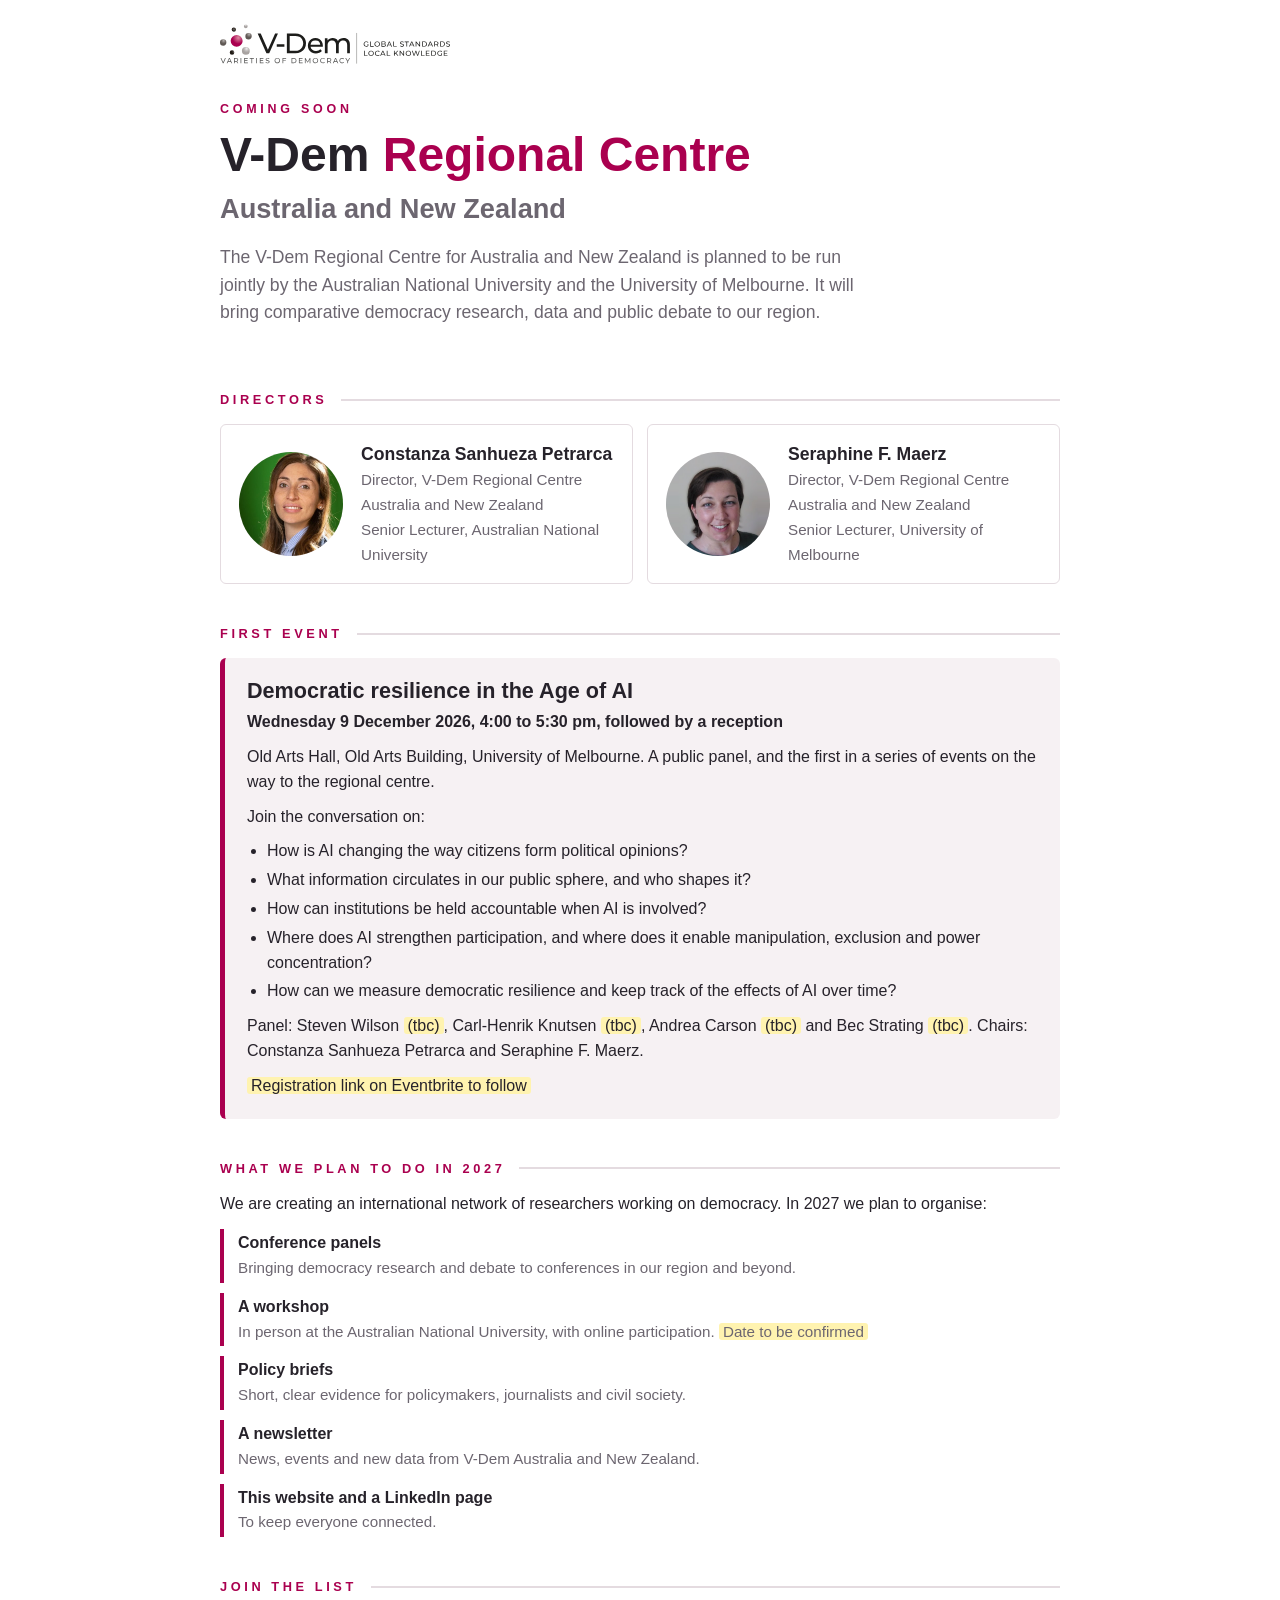
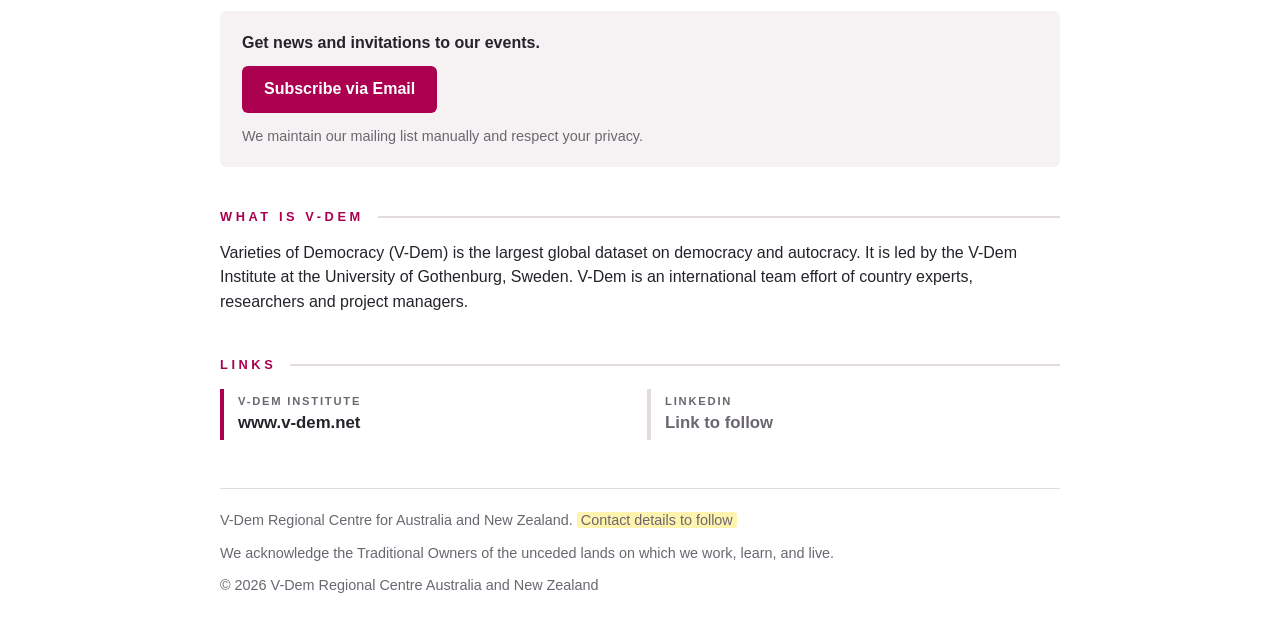
==== index.html @ c9d7e28a "first draft" ====
<!DOCTYPE html>
<html lang="en">
<head>
<meta charset="utf-8">
<meta name="viewport" content="width=device-width, initial-scale=1">
<title>V-Dem Regional Centre, Australia and New Zealand</title>
<meta name="description" content="V-Dem Regional Centre for Australia and New Zealand: comparative democracy research, events and data for our region.">
<style>
  :root{ --mag:#aa004f; --ink:#26222a; --grey:#6c6670; --soft:#f6f1f3; --line:#e4dbe0; }
  *{ box-sizing:border-box; margin:0; padding:0; }
  body{ font-family:"Avenir Next","Helvetica Neue",Arial,sans-serif; color:var(--ink); background:#fff; line-height:1.55; }
  .wrap{ max-width:880px; margin:0 auto; padding:0 20px; }
  header{ padding:24px 0 8px; }
  header img{ width:230px; max-width:60%; display:block; }
  .hero{ padding:28px 0 24px; }
  .eyebrow{ font-size:.78rem; letter-spacing:.3em; text-transform:uppercase; color:var(--mag); font-weight:700; }
  h1{ font-size:clamp(1.9rem,5vw,3rem); line-height:1.1; font-weight:800; margin-top:10px; }
  h1 em{ font-style:normal; color:var(--mag); }
  .sub{ margin-top:6px; font-size:clamp(1.2rem,3vw,1.7rem); font-weight:700; color:var(--grey); }
  .lead{ margin-top:14px; font-size:1.1rem; color:var(--grey); max-width:660px; }
  h2{ font-size:.8rem; letter-spacing:.28em; text-transform:uppercase; color:var(--mag); font-weight:800; margin:40px 0 14px; display:flex; align-items:center; gap:14px; }
  h2::after{ content:""; flex:1; height:2px; background:var(--line); }
  .card{ background:var(--soft); border-left:5px solid var(--mag); border-radius:6px; padding:20px 22px; }
  .card h3{ font-size:1.35rem; line-height:1.2; }
  .card .when{ margin-top:6px; font-weight:700; }
  .card p{ margin-top:10px; }
  ul{ margin:10px 0 0 20px; }
  li{ margin:4px 0; }
  .tbc{ background:#fff3b0; padding:0 4px; border-radius:3px; }
  .links{ display:grid; grid-template-columns:repeat(auto-fit,minmax(240px,1fr)); gap:14px; margin-top:6px; }
  .links a{ display:block; border-left:4px solid var(--mag); padding:4px 14px; text-decoration:none; color:var(--ink); }
  .links small{ display:block; font-size:.7rem; letter-spacing:.16em; text-transform:uppercase; color:var(--grey); font-weight:700; }
  .links b{ font-size:1.05rem; }
  .dirs{ display:grid; grid-template-columns:repeat(auto-fit,minmax(260px,1fr)); gap:14px; }
  .dir{ border:1px solid var(--line); border-radius:6px; padding:16px 18px; display:flex; align-items:center; gap:18px; }
  .dir img{ width:104px; height:104px; border-radius:50%; object-fit:cover; object-position:center 8%; flex:none; background:var(--soft); }
  .dir b{ font-size:1.1rem; display:block; }
  .dir span{ color:var(--grey); font-size:.95rem; }
  .acts{ list-style:none; margin:6px 0 0 0; display:grid; gap:10px; }
  .acts li{ border-left:4px solid var(--mag); padding:2px 0 2px 14px; margin:0; }
  .acts b{ display:block; }
  .acts span{ color:var(--grey); font-size:.95rem; }
  .join{ background:var(--soft); border-radius:6px; padding:20px 22px; }
  .join .btn{ display:inline-block; padding:11px 22px; font-weight:700; color:#fff; background:var(--mag); border-radius:6px; text-decoration:none; }
  .join .fine{ margin-top:12px; font-size:.9rem; color:var(--grey); }
  .lk-tbc{ border-left:4px solid var(--line); padding:4px 14px; color:var(--grey); }
  .lk-tbc small{ display:block; font-size:.7rem; letter-spacing:.16em; text-transform:uppercase; font-weight:700; }
  footer{ margin-top:48px; padding:20px 0 40px; border-top:1px solid var(--line); color:var(--grey); font-size:.9rem; }
</style>
</head>
<body>
<div class="wrap">

  <header>
    <img src="vdem_logo_tagline.svg" alt="V-Dem, Varieties of Democracy, Global Standards, Local Knowledge">
  </header>

  <section class="hero">
    <div class="eyebrow">Coming soon</div>
    <h1>V-Dem <em>Regional Centre</em></h1>
    <div class="sub">Australia and New Zealand</div>
    <p class="lead">The V-Dem Regional Centre for Australia and New Zealand is planned to be run jointly by the Australian National University and the University of Melbourne. It will bring comparative democracy research, data and public debate to our region.</p>
  </section>

  <h2>Directors</h2>
  <div class="dirs">
    <div class="dir"><img src="photos/sanhueza.jpg" alt="Constanza Sanhueza Petrarca"><div><b>Constanza Sanhueza Petrarca</b><span>Director, V-Dem Regional Centre Australia and New Zealand<br>Senior Lecturer, Australian National University</span></div></div>
    <div class="dir"><img src="photos/maerz.jpg" alt="Seraphine F. Maerz"><div><b>Seraphine F. Maerz</b><span>Director, V-Dem Regional Centre Australia and New Zealand<br>Senior Lecturer, University of Melbourne</span></div></div>
  </div>

  <h2>First event</h2>
  <div class="card">
    <h3>Democratic resilience in the Age of AI</h3>
    <div class="when">Wednesday 9 December 2026, 4:00 to 5:30 pm, followed by a reception</div>
    <p>Old Arts Hall, Old Arts Building, University of Melbourne. A public panel, and the first in a series of events on the way to the regional centre.</p>
    <p>Join the conversation on:</p>
    <ul>
      <li>How is AI changing the way citizens form political opinions?</li>
      <li>What information circulates in our public sphere, and who shapes it?</li>
      <li>How can institutions be held accountable when AI is involved?</li>
      <li>Where does AI strengthen participation, and where does it enable manipulation, exclusion and power concentration?</li>
      <li>How can we measure democratic resilience and keep track of the effects of AI over time?</li>
    </ul>
    <p>Panel: Steven Wilson <span class="tbc">(tbc)</span>, Carl-Henrik Knutsen <span class="tbc">(tbc)</span>, Andrea Carson <span class="tbc">(tbc)</span> and Bec Strating <span class="tbc">(tbc)</span>. Chairs: Constanza Sanhueza Petrarca and Seraphine F. Maerz.</p>
    <p><span class="tbc">Registration link on Eventbrite to follow</span></p>
  </div>

  <h2>What we plan to do in 2027</h2>
  <p>We are creating an international network of researchers working on democracy. In 2027 we plan to organise:</p>
  <ul class="acts" style="margin-top:12px">
    <li><b>Conference panels</b><span>Bringing democracy research and debate to conferences in our region and beyond.</span></li>
    <li><b>A workshop</b><span>In person at the Australian National University, with online participation. <span class="tbc">Date to be confirmed</span></span></li>
    <li><b>Policy briefs</b><span>Short, clear evidence for policymakers, journalists and civil society.</span></li>
    <li><b>A newsletter</b><span>News, events and new data from V-Dem Australia and New Zealand.</span></li>
    <li><b>This website and a LinkedIn page</b><span>To keep everyone connected.</span></li>
  </ul>

  <h2>Join the list</h2>
  <div class="join">
    <b>Get news and invitations to our events.</b>
    <p style="margin-top:10px"><a class="btn" href="mailto:constanza.sanhueza@anu.edu.au?subject=V-Dem%20Regional%20Centre%20Email%20List%20Subscription&amp;body=Hi%2C%20please%20add%20me%20to%20the%20V-Dem%20Regional%20Centre%20email%20list.">Subscribe via Email</a></p>
    <p class="fine">We maintain our mailing list manually and respect your privacy.</p>
  </div>

  <h2>What is V-Dem</h2>
  <p>Varieties of Democracy (V-Dem) is the largest global dataset on democracy and autocracy. It is led by the V-Dem Institute at the University of Gothenburg, Sweden. V-Dem is an international team effort of country experts, researchers and project managers.</p>

  <h2>Links</h2>
  <div class="links">
    <a href="https://www.v-dem.net"><small>V-Dem Institute</small><b>www.v-dem.net</b></a>
    <!-- LinkedIn: when the page exists, replace this div with
         <a href="https://www.linkedin.com/company/YOUR-PAGE"><small>LinkedIn</small><b>V-Dem Australia and New Zealand</b></a> -->
    <div class="lk-tbc"><small>LinkedIn</small><b>Link to follow</b></div>
  </div>

  <footer>
    <p>V-Dem Regional Centre for Australia and New Zealand. <span class="tbc">Contact details to follow</span></p>
    <p style="margin-top:10px">We acknowledge the Traditional Owners of the unceded lands on which we work, learn, and live.</p>
    <p style="margin-top:10px">&copy; 2026 V-Dem Regional Centre Australia and New Zealand</p>
  </footer>

</div>
</body>
</html>
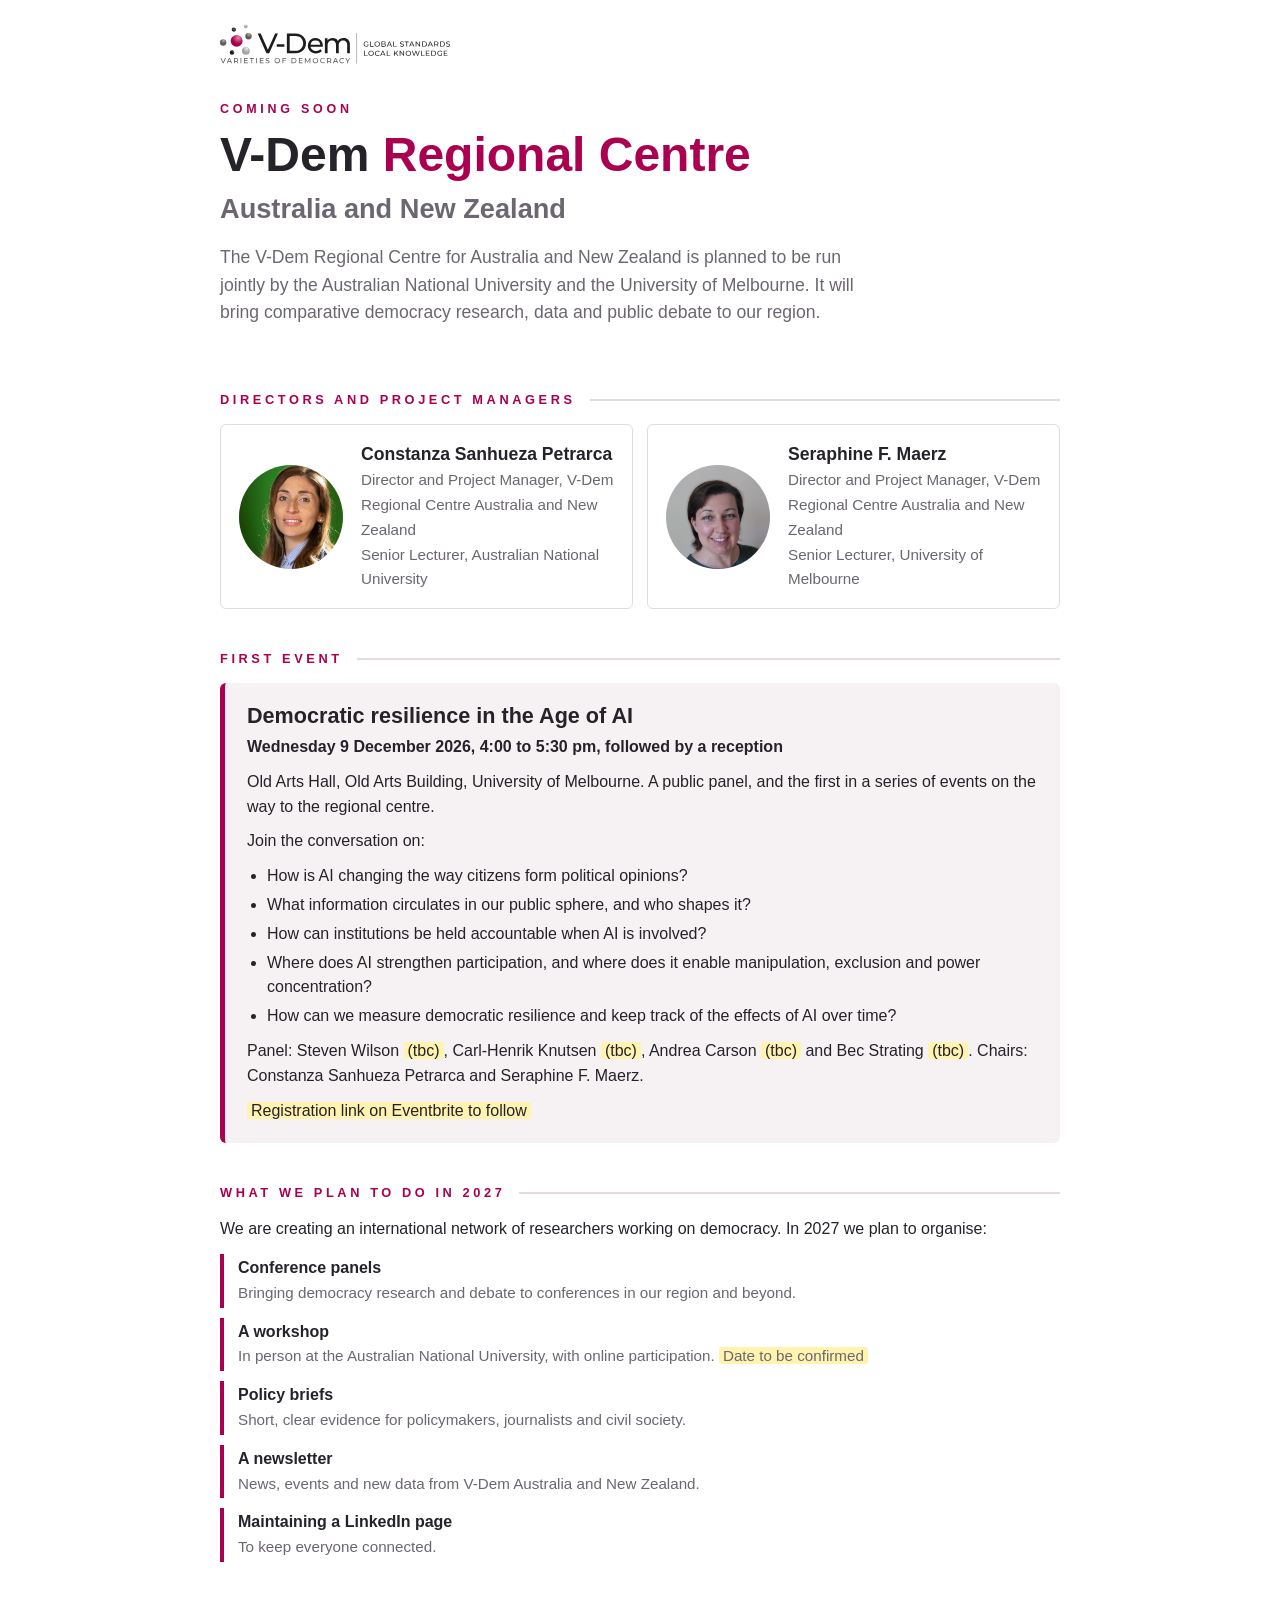
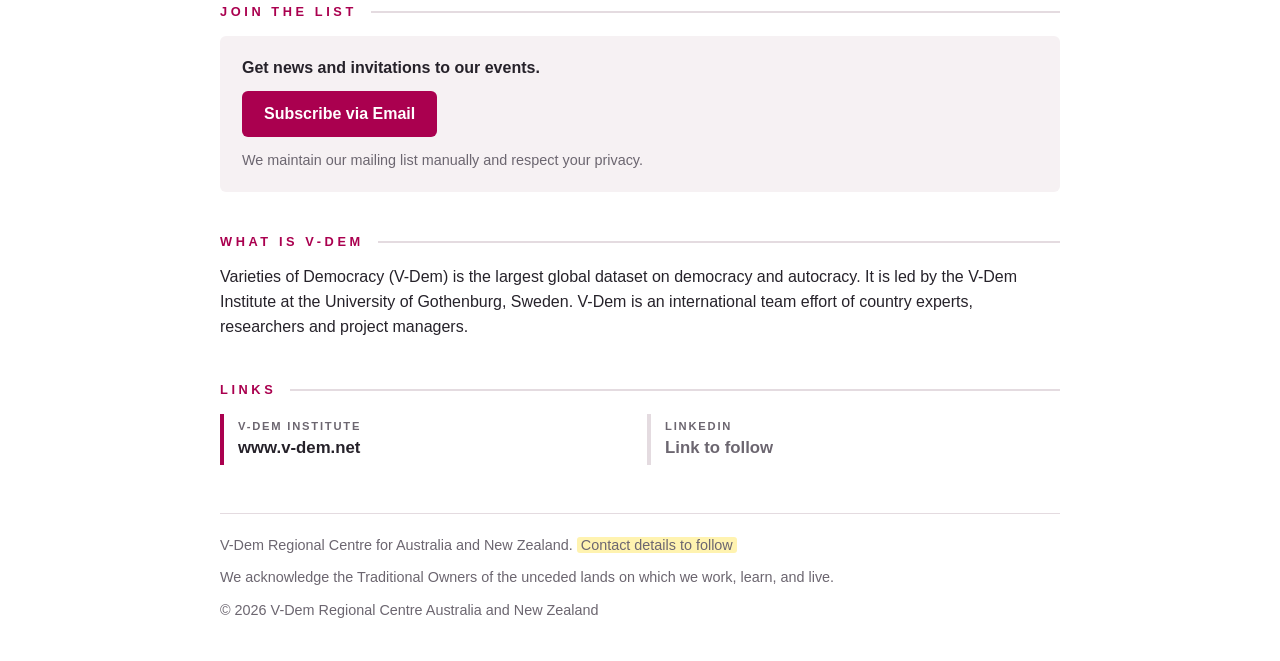
==== commit 7a449760: "going online" ====
--- a/index.html
+++ b/index.html
@@ -62,10 +62,10 @@
     <p class="lead">The V-Dem Regional Centre for Australia and New Zealand is planned to be run jointly by the Australian National University and the University of Melbourne. It will bring comparative democracy research, data and public debate to our region.</p>
   </section>
 
-  <h2>Directors</h2>
+  <h2>Directors and Project Managers</h2>
   <div class="dirs">
-    <div class="dir"><img src="photos/sanhueza.jpg" alt="Constanza Sanhueza Petrarca"><div><b>Constanza Sanhueza Petrarca</b><span>Director, V-Dem Regional Centre Australia and New Zealand<br>Senior Lecturer, Australian National University</span></div></div>
-    <div class="dir"><img src="photos/maerz.jpg" alt="Seraphine F. Maerz"><div><b>Seraphine F. Maerz</b><span>Director, V-Dem Regional Centre Australia and New Zealand<br>Senior Lecturer, University of Melbourne</span></div></div>
+    <div class="dir"><img src="photos/sanhueza.jpg" alt="Constanza Sanhueza Petrarca"><div><b>Constanza Sanhueza Petrarca</b><span>Director and Project Manager, V-Dem Regional Centre Australia and New Zealand<br>Senior Lecturer, Australian National University</span></div></div>
+    <div class="dir"><img src="photos/maerz.jpg" alt="Seraphine F. Maerz"><div><b>Seraphine F. Maerz</b><span>Director and Project Manager, V-Dem Regional Centre Australia and New Zealand<br>Senior Lecturer, University of Melbourne</span></div></div>
   </div>
 
   <h2>First event</h2>
@@ -92,7 +92,7 @@
     <li><b>A workshop</b><span>In person at the Australian National University, with online participation. <span class="tbc">Date to be confirmed</span></span></li>
     <li><b>Policy briefs</b><span>Short, clear evidence for policymakers, journalists and civil society.</span></li>
     <li><b>A newsletter</b><span>News, events and new data from V-Dem Australia and New Zealand.</span></li>
-    <li><b>This website and a LinkedIn page</b><span>To keep everyone connected.</span></li>
+    <li><b>Maintaining a LinkedIn page</b><span>To keep everyone connected.</span></li>
   </ul>
 
   <h2>Join the list</h2>
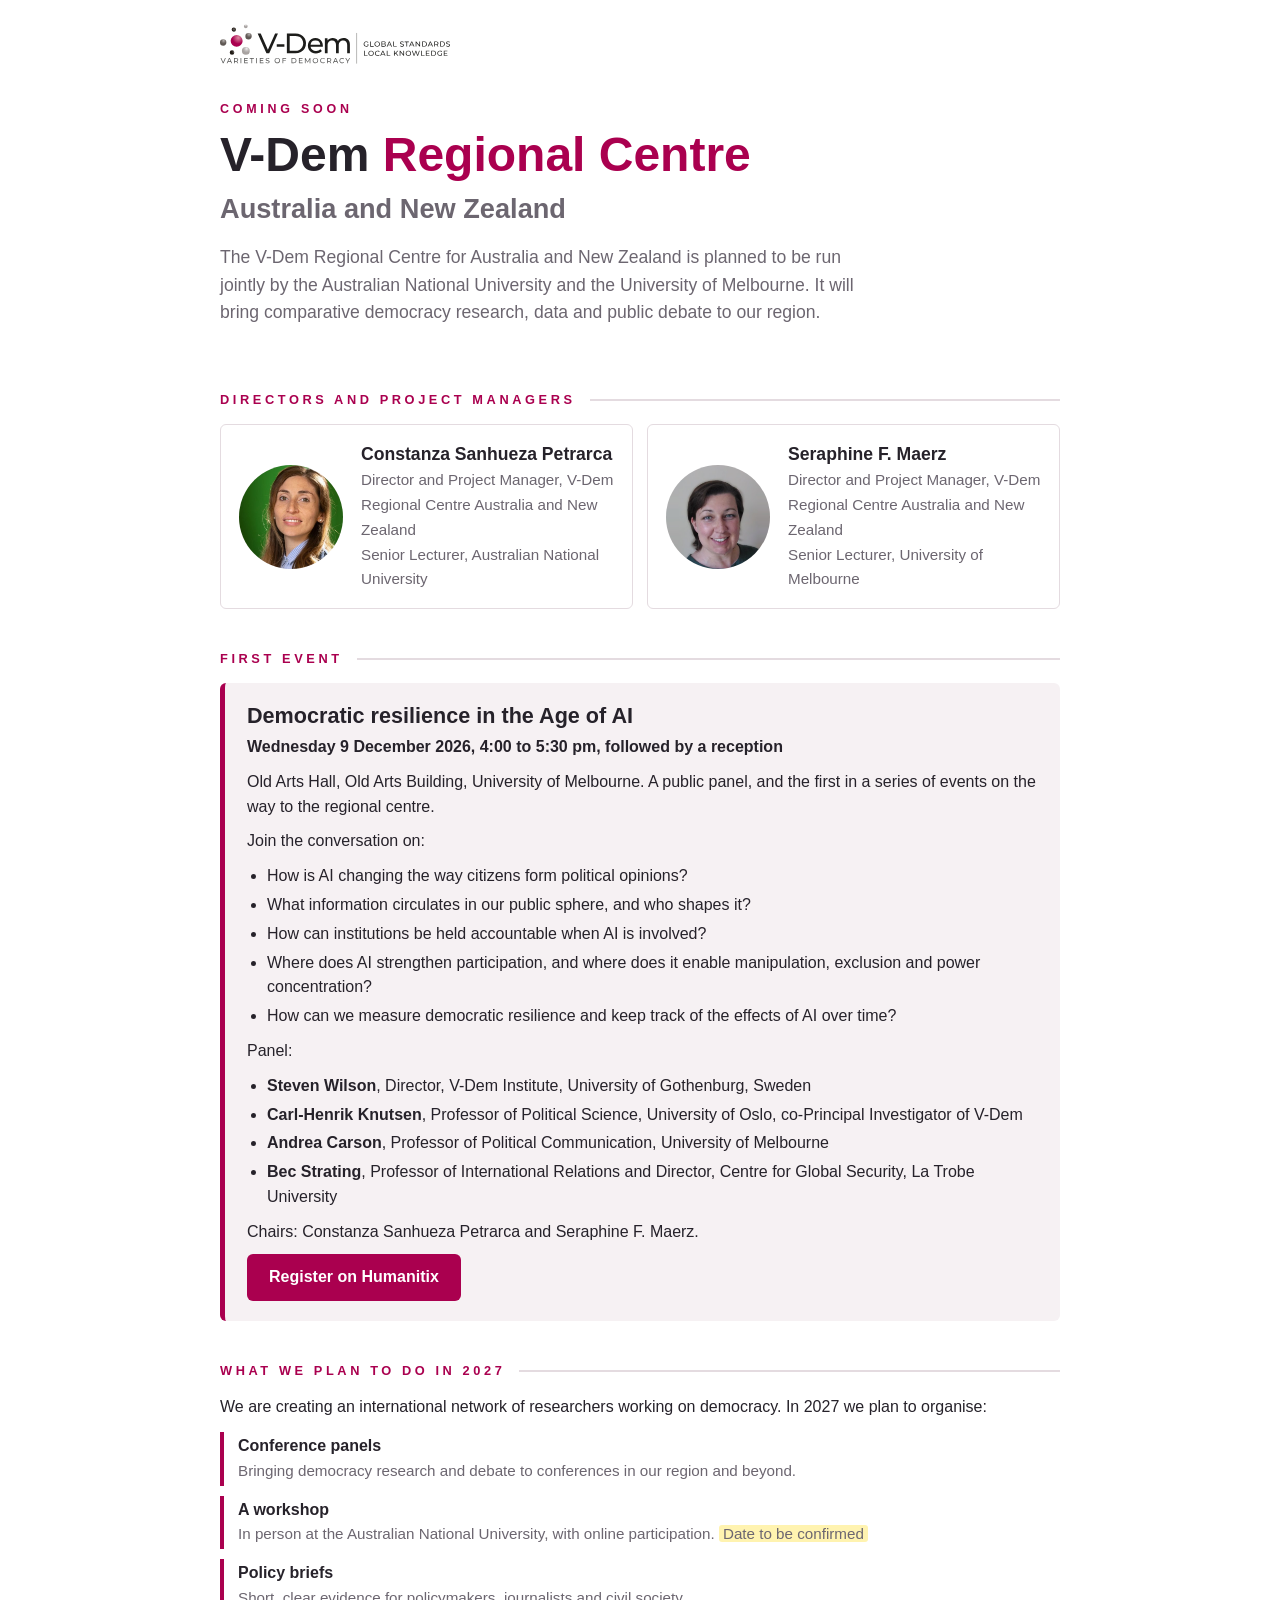
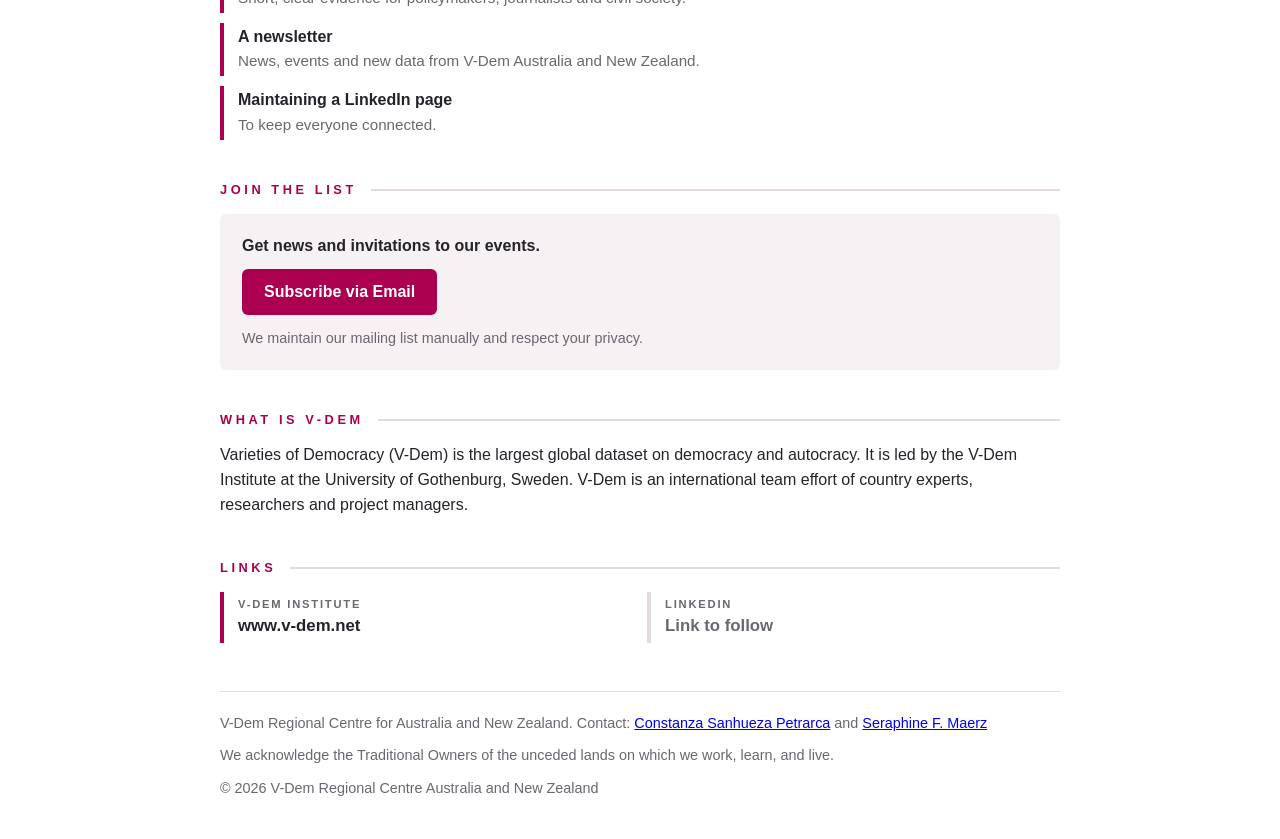
==== commit 1cdfa5d8: "Nov 16" ====
--- a/index.html
+++ b/index.html
@@ -41,7 +41,7 @@
   .acts b{ display:block; }
   .acts span{ color:var(--grey); font-size:.95rem; }
   .join{ background:var(--soft); border-radius:6px; padding:20px 22px; }
-  .join .btn{ display:inline-block; padding:11px 22px; font-weight:700; color:#fff; background:var(--mag); border-radius:6px; text-decoration:none; }
+  .join .btn, .card .btn{ display:inline-block; padding:11px 22px; font-weight:700; color:#fff; background:var(--mag); border-radius:6px; text-decoration:none; }
   .join .fine{ margin-top:12px; font-size:.9rem; color:var(--grey); }
   .lk-tbc{ border-left:4px solid var(--line); padding:4px 14px; color:var(--grey); }
   .lk-tbc small{ display:block; font-size:.7rem; letter-spacing:.16em; text-transform:uppercase; font-weight:700; }
@@ -81,8 +81,15 @@
       <li>Where does AI strengthen participation, and where does it enable manipulation, exclusion and power concentration?</li>
       <li>How can we measure democratic resilience and keep track of the effects of AI over time?</li>
     </ul>
-    <p>Panel: Steven Wilson <span class="tbc">(tbc)</span>, Carl-Henrik Knutsen <span class="tbc">(tbc)</span>, Andrea Carson <span class="tbc">(tbc)</span> and Bec Strating <span class="tbc">(tbc)</span>. Chairs: Constanza Sanhueza Petrarca and Seraphine F. Maerz.</p>
-    <p><span class="tbc">Registration link on Eventbrite to follow</span></p>
+    <p>Panel:</p>
+    <ul>
+      <li><b>Steven Wilson</b>, Director, V-Dem Institute, University of Gothenburg, Sweden</li>
+      <li><b>Carl-Henrik Knutsen</b>, Professor of Political Science, University of Oslo, co-Principal Investigator of V-Dem</li>
+      <li><b>Andrea Carson</b>, Professor of Political Communication, University of Melbourne</li>
+      <li><b>Bec Strating</b>, Professor of International Relations and Director, Centre for Global Security, La Trobe University</li>
+    </ul>
+    <p>Chairs: Constanza Sanhueza Petrarca and Seraphine F. Maerz.</p>
+    <p><a class="btn" href="https://events.humanitix.com/democratic-resilience-in-the-age-of-ai">Register on Humanitix</a></p>
   </div>
 
   <h2>What we plan to do in 2027</h2>
@@ -114,7 +121,7 @@
   </div>
 
   <footer>
-    <p>V-Dem Regional Centre for Australia and New Zealand. <span class="tbc">Contact details to follow</span></p>
+    <p>V-Dem Regional Centre for Australia and New Zealand. Contact: <a href="https://researchportalplus.anu.edu.au/en/persons/constanza-sanhueza/">Constanza Sanhueza Petrarca</a> and <a href="https://seraphinem.github.io/">Seraphine F. Maerz</a></p>
     <p style="margin-top:10px">We acknowledge the Traditional Owners of the unceded lands on which we work, learn, and live.</p>
     <p style="margin-top:10px">&copy; 2026 V-Dem Regional Centre Australia and New Zealand</p>
   </footer>
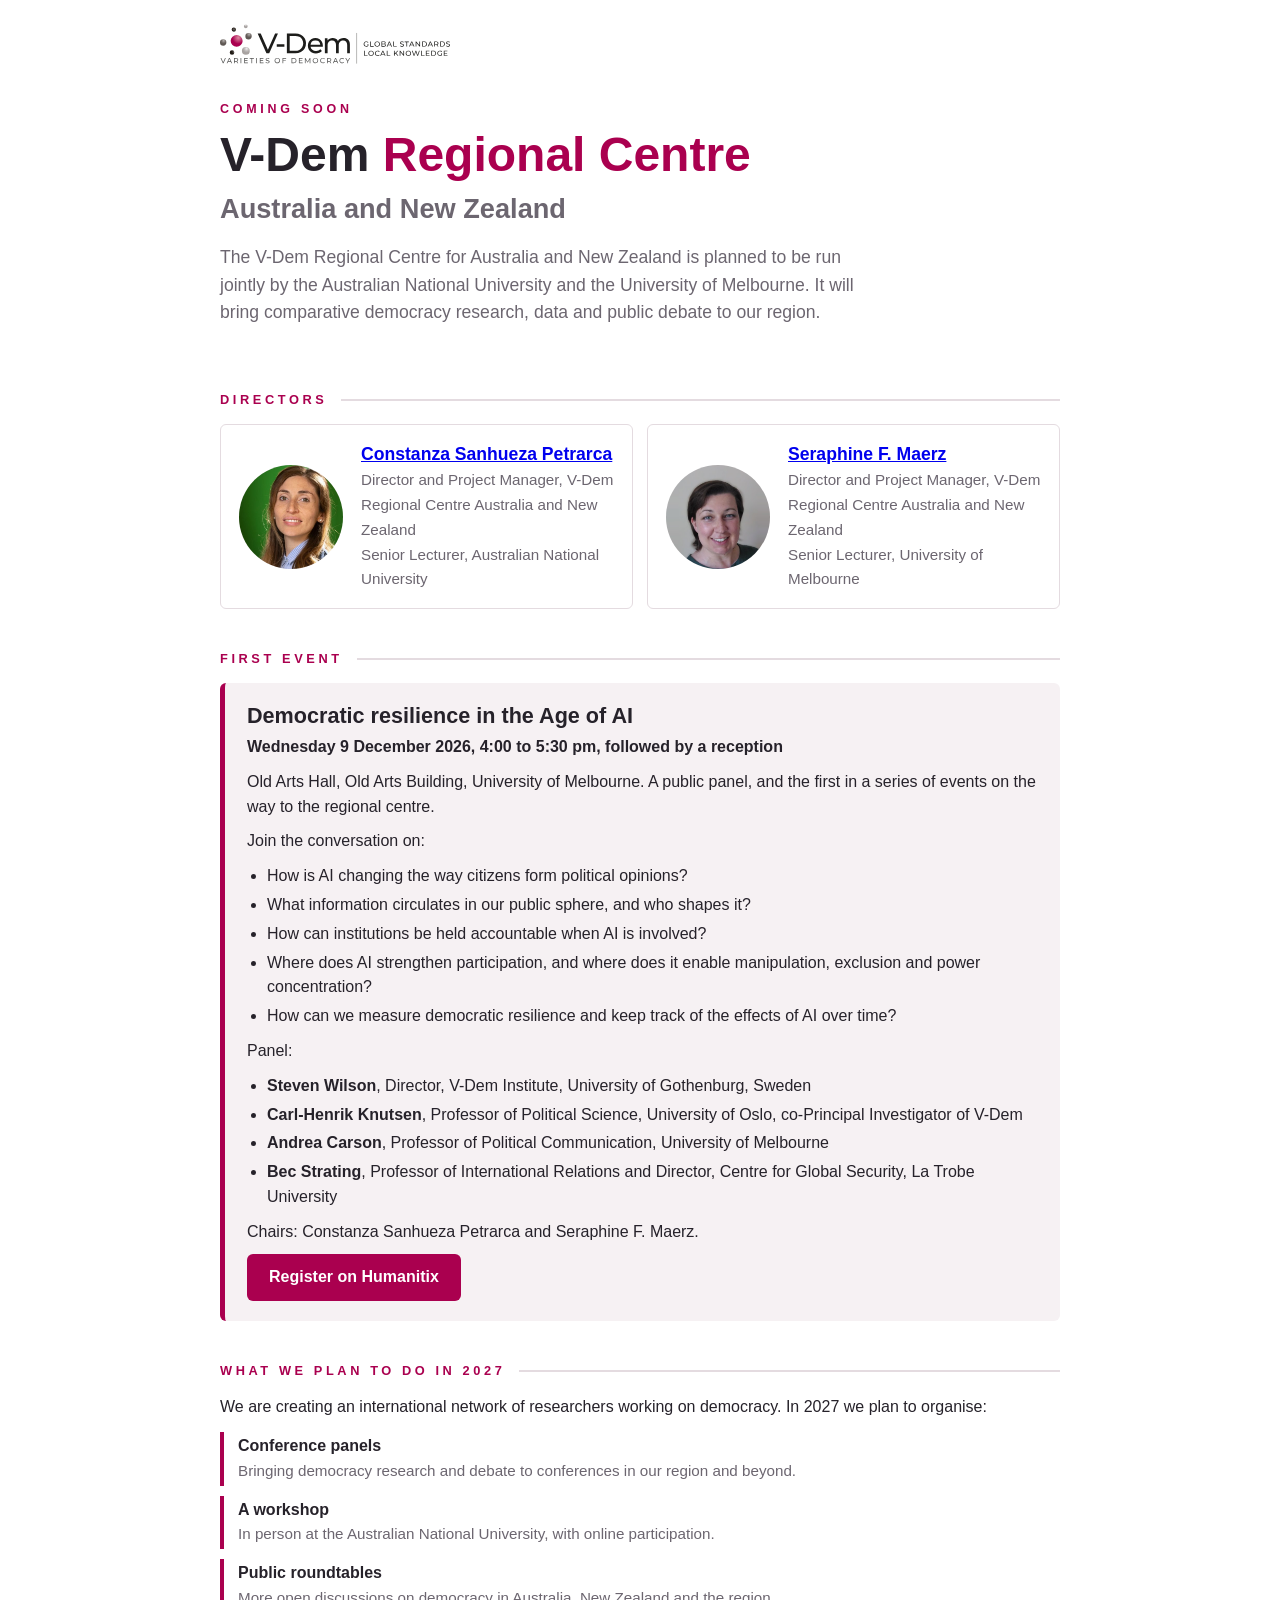
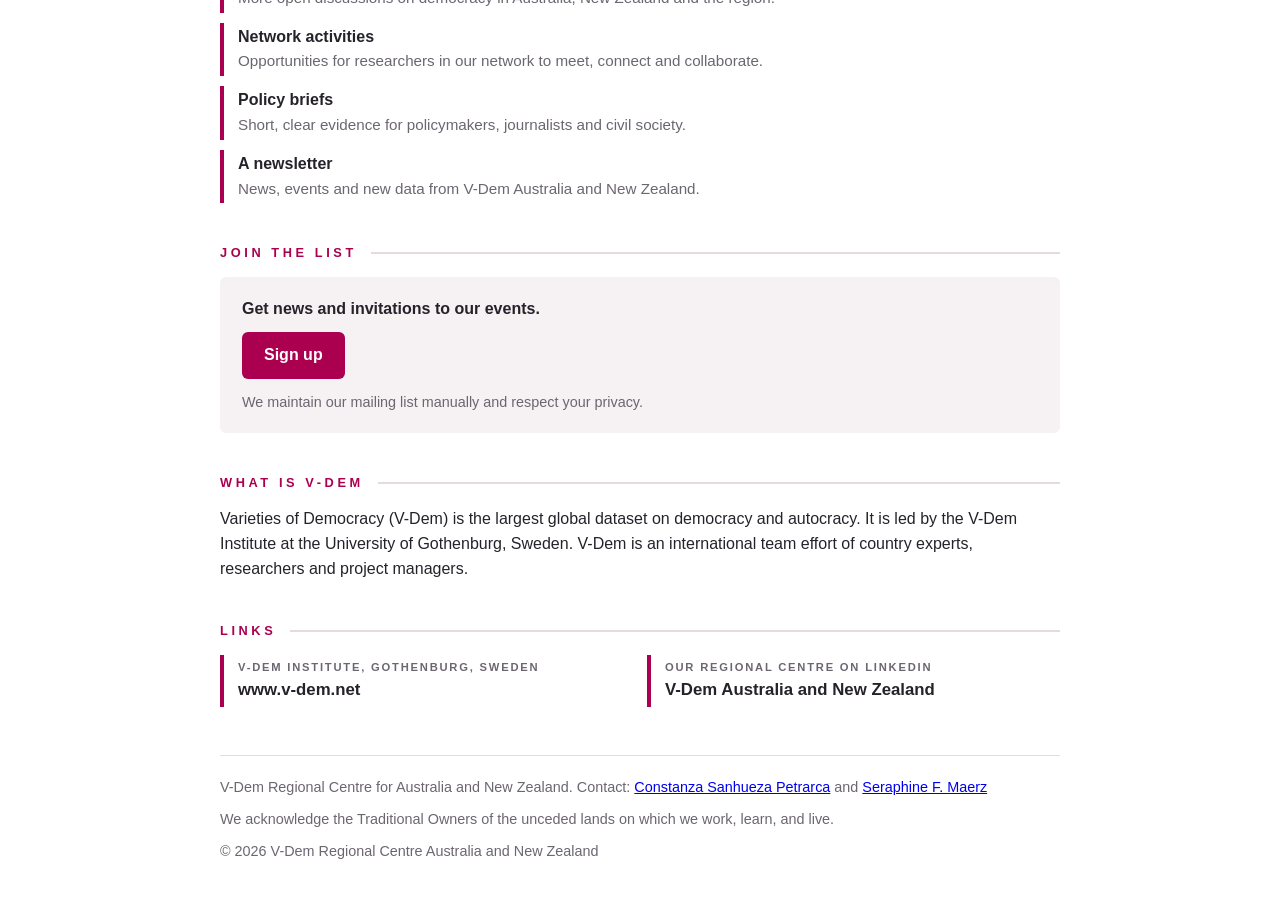
==== commit 8d222db4: "Add sign-up form, LinkedIn link, and update 2027 plans and Directors Co-Authored-By: Claude Opus 5.5" ====
--- a/index.html
+++ b/index.html
@@ -26,7 +26,6 @@
   .card p{ margin-top:10px; }
   ul{ margin:10px 0 0 20px; }
   li{ margin:4px 0; }
-  .tbc{ background:#fff3b0; padding:0 4px; border-radius:3px; }
   .links{ display:grid; grid-template-columns:repeat(auto-fit,minmax(240px,1fr)); gap:14px; margin-top:6px; }
   .links a{ display:block; border-left:4px solid var(--mag); padding:4px 14px; text-decoration:none; color:var(--ink); }
   .links small{ display:block; font-size:.7rem; letter-spacing:.16em; text-transform:uppercase; color:var(--grey); font-weight:700; }
@@ -43,8 +42,6 @@
   .join{ background:var(--soft); border-radius:6px; padding:20px 22px; }
   .join .btn, .card .btn{ display:inline-block; padding:11px 22px; font-weight:700; color:#fff; background:var(--mag); border-radius:6px; text-decoration:none; }
   .join .fine{ margin-top:12px; font-size:.9rem; color:var(--grey); }
-  .lk-tbc{ border-left:4px solid var(--line); padding:4px 14px; color:var(--grey); }
-  .lk-tbc small{ display:block; font-size:.7rem; letter-spacing:.16em; text-transform:uppercase; font-weight:700; }
   footer{ margin-top:48px; padding:20px 0 40px; border-top:1px solid var(--line); color:var(--grey); font-size:.9rem; }
 </style>
 </head>
@@ -62,10 +59,10 @@
     <p class="lead">The V-Dem Regional Centre for Australia and New Zealand is planned to be run jointly by the Australian National University and the University of Melbourne. It will bring comparative democracy research, data and public debate to our region.</p>
   </section>
 
-  <h2>Directors and Project Managers</h2>
+  <h2>Directors</h2>
   <div class="dirs">
-    <div class="dir"><img src="photos/sanhueza.jpg" alt="Constanza Sanhueza Petrarca"><div><b>Constanza Sanhueza Petrarca</b><span>Director and Project Manager, V-Dem Regional Centre Australia and New Zealand<br>Senior Lecturer, Australian National University</span></div></div>
-    <div class="dir"><img src="photos/maerz.jpg" alt="Seraphine F. Maerz"><div><b>Seraphine F. Maerz</b><span>Director and Project Manager, V-Dem Regional Centre Australia and New Zealand<br>Senior Lecturer, University of Melbourne</span></div></div>
+    <div class="dir"><img src="photos/sanhueza.jpg" alt="Constanza Sanhueza Petrarca"><div><b><a href="https://researchportalplus.anu.edu.au/en/persons/constanza-sanhueza/">Constanza Sanhueza Petrarca</a></b><span>Director and Project Manager, V-Dem Regional Centre Australia and New Zealand<br>Senior Lecturer, Australian National University</span></div></div>
+    <div class="dir"><img src="photos/maerz.jpg" alt="Seraphine F. Maerz"><div><b><a href="https://seraphinem.github.io/">Seraphine F. Maerz</a></b><span>Director and Project Manager, V-Dem Regional Centre Australia and New Zealand<br>Senior Lecturer, University of Melbourne</span></div></div>
   </div>
 
   <h2>First event</h2>
@@ -96,16 +93,17 @@
   <p>We are creating an international network of researchers working on democracy. In 2027 we plan to organise:</p>
   <ul class="acts" style="margin-top:12px">
     <li><b>Conference panels</b><span>Bringing democracy research and debate to conferences in our region and beyond.</span></li>
-    <li><b>A workshop</b><span>In person at the Australian National University, with online participation. <span class="tbc">Date to be confirmed</span></span></li>
+    <li><b>A workshop</b><span>In person at the Australian National University, with online participation.</span></li>
+    <li><b>Public roundtables</b><span>More open discussions on democracy in Australia, New Zealand and the region.</span></li>
+    <li><b>Network activities</b><span>Opportunities for researchers in our network to meet, connect and collaborate.</span></li>
     <li><b>Policy briefs</b><span>Short, clear evidence for policymakers, journalists and civil society.</span></li>
     <li><b>A newsletter</b><span>News, events and new data from V-Dem Australia and New Zealand.</span></li>
-    <li><b>Maintaining a LinkedIn page</b><span>To keep everyone connected.</span></li>
   </ul>
 
   <h2>Join the list</h2>
   <div class="join">
     <b>Get news and invitations to our events.</b>
-    <p style="margin-top:10px"><a class="btn" href="mailto:constanza.sanhueza@anu.edu.au?subject=V-Dem%20Regional%20Centre%20Email%20List%20Subscription&amp;body=Hi%2C%20please%20add%20me%20to%20the%20V-Dem%20Regional%20Centre%20email%20list.">Subscribe via Email</a></p>
+    <p style="margin-top:10px"><a class="btn" href="https://forms.gle/kYwDdbdGdMkD3DHD6">Sign up</a></p>
     <p class="fine">We maintain our mailing list manually and respect your privacy.</p>
   </div>
 
@@ -114,10 +112,8 @@
 
   <h2>Links</h2>
   <div class="links">
-    <a href="https://www.v-dem.net"><small>V-Dem Institute</small><b>www.v-dem.net</b></a>
-    <!-- LinkedIn: when the page exists, replace this div with
-         <a href="https://www.linkedin.com/company/YOUR-PAGE"><small>LinkedIn</small><b>V-Dem Australia and New Zealand</b></a> -->
-    <div class="lk-tbc"><small>LinkedIn</small><b>Link to follow</b></div>
+    <a href="https://www.v-dem.net"><small>V-Dem Institute, Gothenburg, Sweden</small><b>www.v-dem.net</b></a>
+    <a href="https://www.linkedin.com/company/v-dem-regional-center-for-australia-and-new-zealand/posts/"><small>Our Regional Centre on LinkedIn</small><b>V-Dem Australia and New Zealand</b></a>
   </div>
 
   <footer>
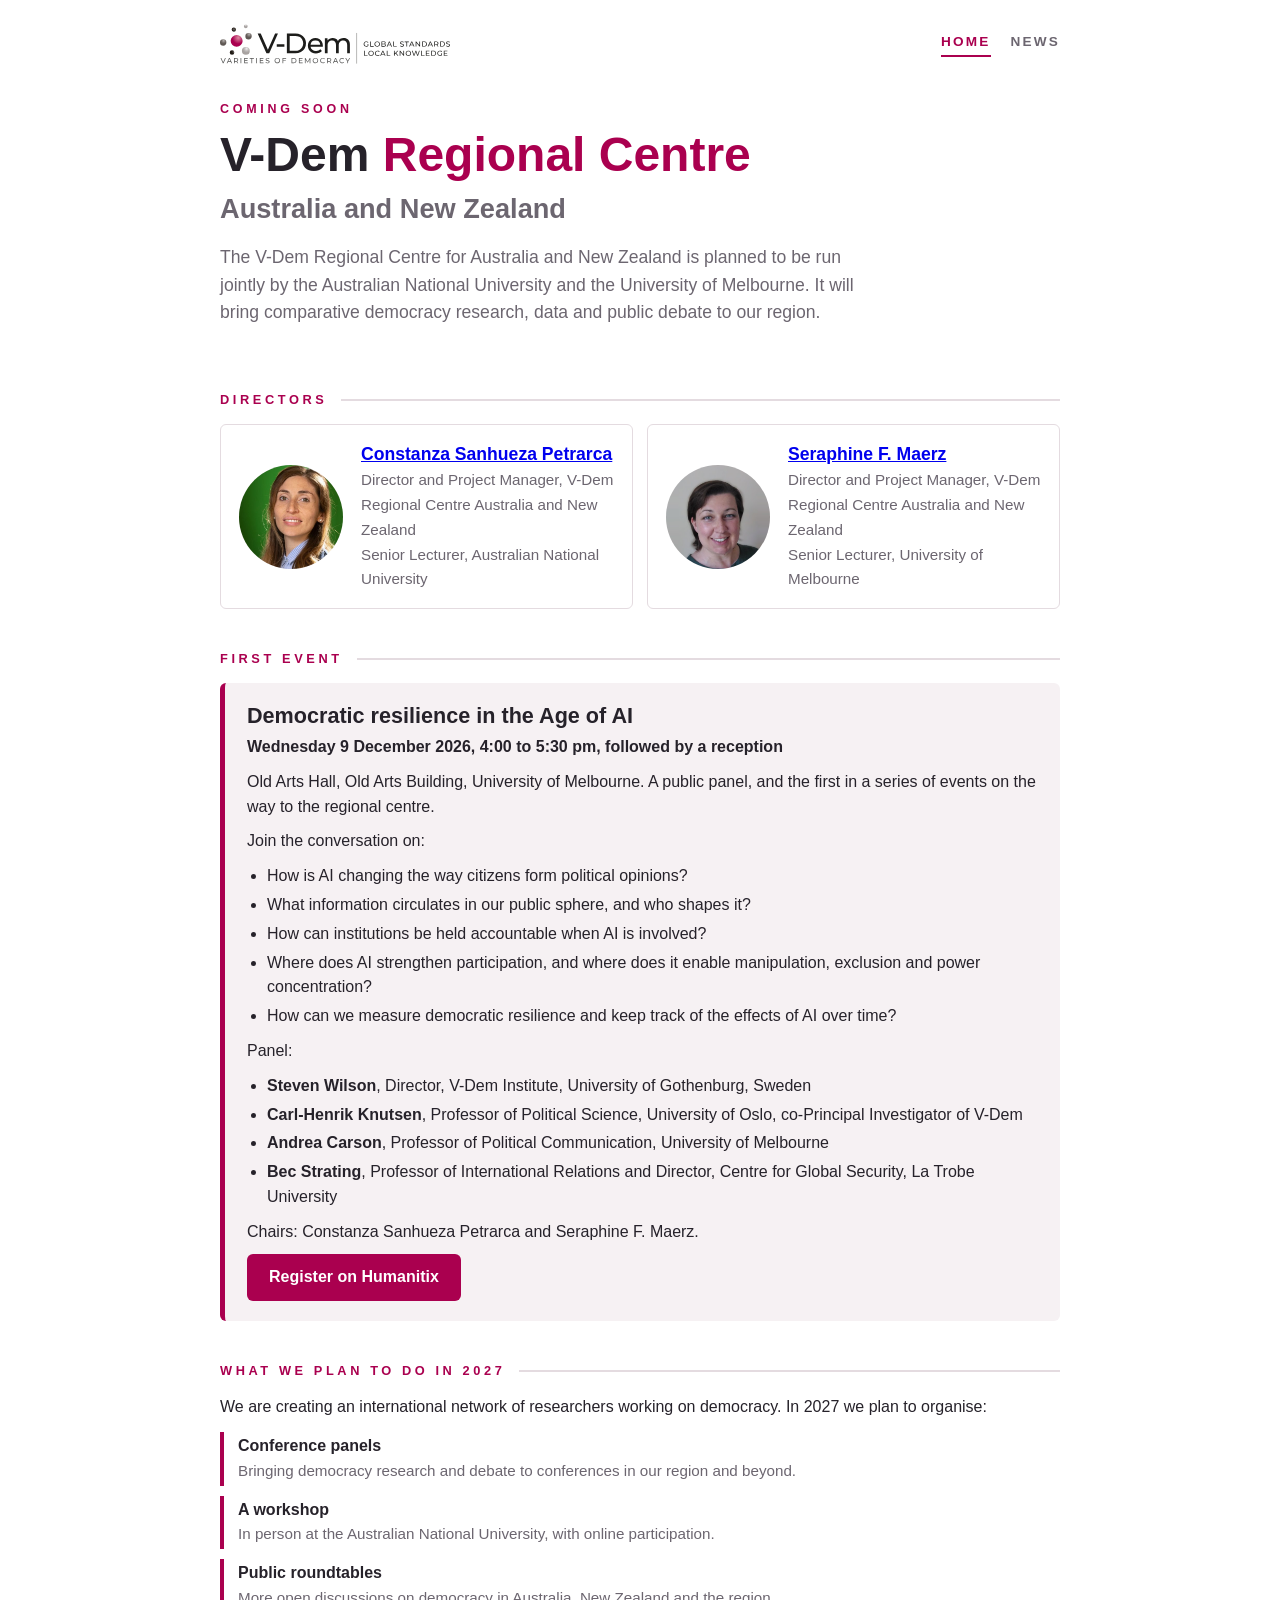
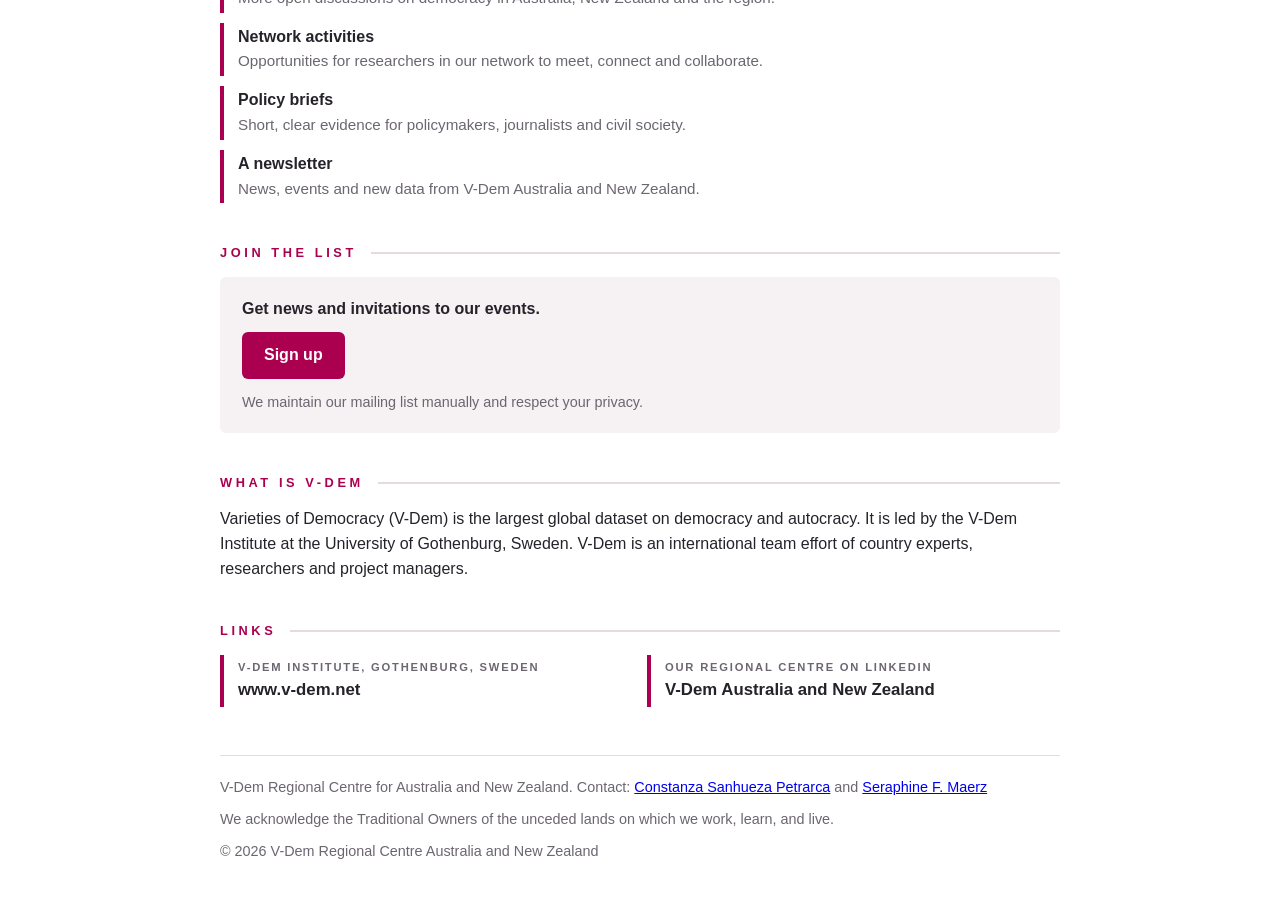
==== commit c3c8a845: "nov 26 Co-Authored-By: Claude Opus 5.5 <noreply@anthropic.com>" ====
--- a/index.html
+++ b/index.html
@@ -5,51 +5,14 @@
 <meta name="viewport" content="width=device-width, initial-scale=1">
 <title>V-Dem Regional Centre, Australia and New Zealand</title>
 <meta name="description" content="V-Dem Regional Centre for Australia and New Zealand: comparative democracy research, events and data for our region.">
-<style>
-  :root{ --mag:#aa004f; --ink:#26222a; --grey:#6c6670; --soft:#f6f1f3; --line:#e4dbe0; }
-  *{ box-sizing:border-box; margin:0; padding:0; }
-  body{ font-family:"Avenir Next","Helvetica Neue",Arial,sans-serif; color:var(--ink); background:#fff; line-height:1.55; }
-  .wrap{ max-width:880px; margin:0 auto; padding:0 20px; }
-  header{ padding:24px 0 8px; }
-  header img{ width:230px; max-width:60%; display:block; }
-  .hero{ padding:28px 0 24px; }
-  .eyebrow{ font-size:.78rem; letter-spacing:.3em; text-transform:uppercase; color:var(--mag); font-weight:700; }
-  h1{ font-size:clamp(1.9rem,5vw,3rem); line-height:1.1; font-weight:800; margin-top:10px; }
-  h1 em{ font-style:normal; color:var(--mag); }
-  .sub{ margin-top:6px; font-size:clamp(1.2rem,3vw,1.7rem); font-weight:700; color:var(--grey); }
-  .lead{ margin-top:14px; font-size:1.1rem; color:var(--grey); max-width:660px; }
-  h2{ font-size:.8rem; letter-spacing:.28em; text-transform:uppercase; color:var(--mag); font-weight:800; margin:40px 0 14px; display:flex; align-items:center; gap:14px; }
-  h2::after{ content:""; flex:1; height:2px; background:var(--line); }
-  .card{ background:var(--soft); border-left:5px solid var(--mag); border-radius:6px; padding:20px 22px; }
-  .card h3{ font-size:1.35rem; line-height:1.2; }
-  .card .when{ margin-top:6px; font-weight:700; }
-  .card p{ margin-top:10px; }
-  ul{ margin:10px 0 0 20px; }
-  li{ margin:4px 0; }
-  .links{ display:grid; grid-template-columns:repeat(auto-fit,minmax(240px,1fr)); gap:14px; margin-top:6px; }
-  .links a{ display:block; border-left:4px solid var(--mag); padding:4px 14px; text-decoration:none; color:var(--ink); }
-  .links small{ display:block; font-size:.7rem; letter-spacing:.16em; text-transform:uppercase; color:var(--grey); font-weight:700; }
-  .links b{ font-size:1.05rem; }
-  .dirs{ display:grid; grid-template-columns:repeat(auto-fit,minmax(260px,1fr)); gap:14px; }
-  .dir{ border:1px solid var(--line); border-radius:6px; padding:16px 18px; display:flex; align-items:center; gap:18px; }
-  .dir img{ width:104px; height:104px; border-radius:50%; object-fit:cover; object-position:center 8%; flex:none; background:var(--soft); }
-  .dir b{ font-size:1.1rem; display:block; }
-  .dir span{ color:var(--grey); font-size:.95rem; }
-  .acts{ list-style:none; margin:6px 0 0 0; display:grid; gap:10px; }
-  .acts li{ border-left:4px solid var(--mag); padding:2px 0 2px 14px; margin:0; }
-  .acts b{ display:block; }
-  .acts span{ color:var(--grey); font-size:.95rem; }
-  .join{ background:var(--soft); border-radius:6px; padding:20px 22px; }
-  .join .btn, .card .btn{ display:inline-block; padding:11px 22px; font-weight:700; color:#fff; background:var(--mag); border-radius:6px; text-decoration:none; }
-  .join .fine{ margin-top:12px; font-size:.9rem; color:var(--grey); }
-  footer{ margin-top:48px; padding:20px 0 40px; border-top:1px solid var(--line); color:var(--grey); font-size:.9rem; }
-</style>
+<link rel="stylesheet" href="style.css">
 </head>
 <body>
 <div class="wrap">
 
   <header>
-    <img src="vdem_logo_tagline.svg" alt="V-Dem, Varieties of Democracy, Global Standards, Local Knowledge">
+    <a href="index.html"><img src="vdem_logo_tagline.svg" alt="V-Dem, Varieties of Democracy, Global Standards, Local Knowledge"></a>
+    <nav><a href="index.html" aria-current="page">Home</a> <a href="news.html">News</a></nav>
   </header>
 
   <section class="hero">
--- a/style.css
+++ b/style.css
@@ -0,0 +1,49 @@
+  :root{ --mag:#aa004f; --ink:#26222a; --grey:#6c6670; --soft:#f6f1f3; --line:#e4dbe0; }
+  *{ box-sizing:border-box; margin:0; padding:0; }
+  body{ font-family:"Avenir Next","Helvetica Neue",Arial,sans-serif; color:var(--ink); background:#fff; line-height:1.55; }
+  .wrap{ max-width:880px; margin:0 auto; padding:0 20px; }
+  header{ padding:24px 0 8px; }
+  header img{ width:230px; max-width:60%; display:block; }
+  .hero{ padding:28px 0 24px; }
+  .eyebrow{ font-size:.78rem; letter-spacing:.3em; text-transform:uppercase; color:var(--mag); font-weight:700; }
+  h1{ font-size:clamp(1.9rem,5vw,3rem); line-height:1.1; font-weight:800; margin-top:10px; }
+  h1 em{ font-style:normal; color:var(--mag); }
+  .sub{ margin-top:6px; font-size:clamp(1.2rem,3vw,1.7rem); font-weight:700; color:var(--grey); }
+  .lead{ margin-top:14px; font-size:1.1rem; color:var(--grey); max-width:660px; }
+  h2{ font-size:.8rem; letter-spacing:.28em; text-transform:uppercase; color:var(--mag); font-weight:800; margin:40px 0 14px; display:flex; align-items:center; gap:14px; }
+  h2::after{ content:""; flex:1; height:2px; background:var(--line); }
+  .card{ background:var(--soft); border-left:5px solid var(--mag); border-radius:6px; padding:20px 22px; }
+  .card h3{ font-size:1.35rem; line-height:1.2; }
+  .card .when{ margin-top:6px; font-weight:700; }
+  .card p{ margin-top:10px; }
+  ul{ margin:10px 0 0 20px; }
+  li{ margin:4px 0; }
+  .links{ display:grid; grid-template-columns:repeat(auto-fit,minmax(240px,1fr)); gap:14px; margin-top:6px; }
+  .links a{ display:block; border-left:4px solid var(--mag); padding:4px 14px; text-decoration:none; color:var(--ink); }
+  .links small{ display:block; font-size:.7rem; letter-spacing:.16em; text-transform:uppercase; color:var(--grey); font-weight:700; }
+  .links b{ font-size:1.05rem; }
+  .dirs{ display:grid; grid-template-columns:repeat(auto-fit,minmax(260px,1fr)); gap:14px; }
+  .dir{ border:1px solid var(--line); border-radius:6px; padding:16px 18px; display:flex; align-items:center; gap:18px; }
+  .dir img{ width:104px; height:104px; border-radius:50%; object-fit:cover; object-position:center 8%; flex:none; background:var(--soft); }
+  .dir b{ font-size:1.1rem; display:block; }
+  .dir span{ color:var(--grey); font-size:.95rem; }
+  .acts{ list-style:none; margin:6px 0 0 0; display:grid; gap:10px; }
+  .acts li{ border-left:4px solid var(--mag); padding:2px 0 2px 14px; margin:0; }
+  .acts b{ display:block; }
+  .acts span{ color:var(--grey); font-size:.95rem; }
+  .join{ background:var(--soft); border-radius:6px; padding:20px 22px; }
+  .join .btn, .card .btn{ display:inline-block; padding:11px 22px; font-weight:700; color:#fff; background:var(--mag); border-radius:6px; text-decoration:none; }
+  .join .fine{ margin-top:12px; font-size:.9rem; color:var(--grey); }
+  .news{ border:1px solid var(--line); border-radius:6px; padding:20px 22px; }
+  .news h3{ font-size:1.35rem; line-height:1.2; }
+  .news .meta{ margin-top:6px; font-size:.9rem; color:var(--grey); font-weight:700; }
+  .news p{ margin-top:12px; }
+  .news .fine{ font-size:.9rem; color:var(--grey); font-style:italic; }
+  footer{ margin-top:48px; padding:20px 0 40px; border-top:1px solid var(--line); color:var(--grey); font-size:.9rem; }
+  header{ display:flex; align-items:center; justify-content:space-between; gap:16px; flex-wrap:wrap; }
+  header img{ width:230px; max-width:100%; }
+  header > a{ max-width:60%; }
+  nav{ display:flex; gap:20px; font-weight:700; font-size:.85rem; letter-spacing:.16em; text-transform:uppercase; }
+  nav a{ color:var(--grey); text-decoration:none; padding-bottom:2px; border-bottom:2px solid transparent; }
+  nav a:hover, nav a[aria-current="page"]{ color:var(--mag); border-bottom-color:var(--mag); }
+  .page-title{ margin:28px 0 18px; }
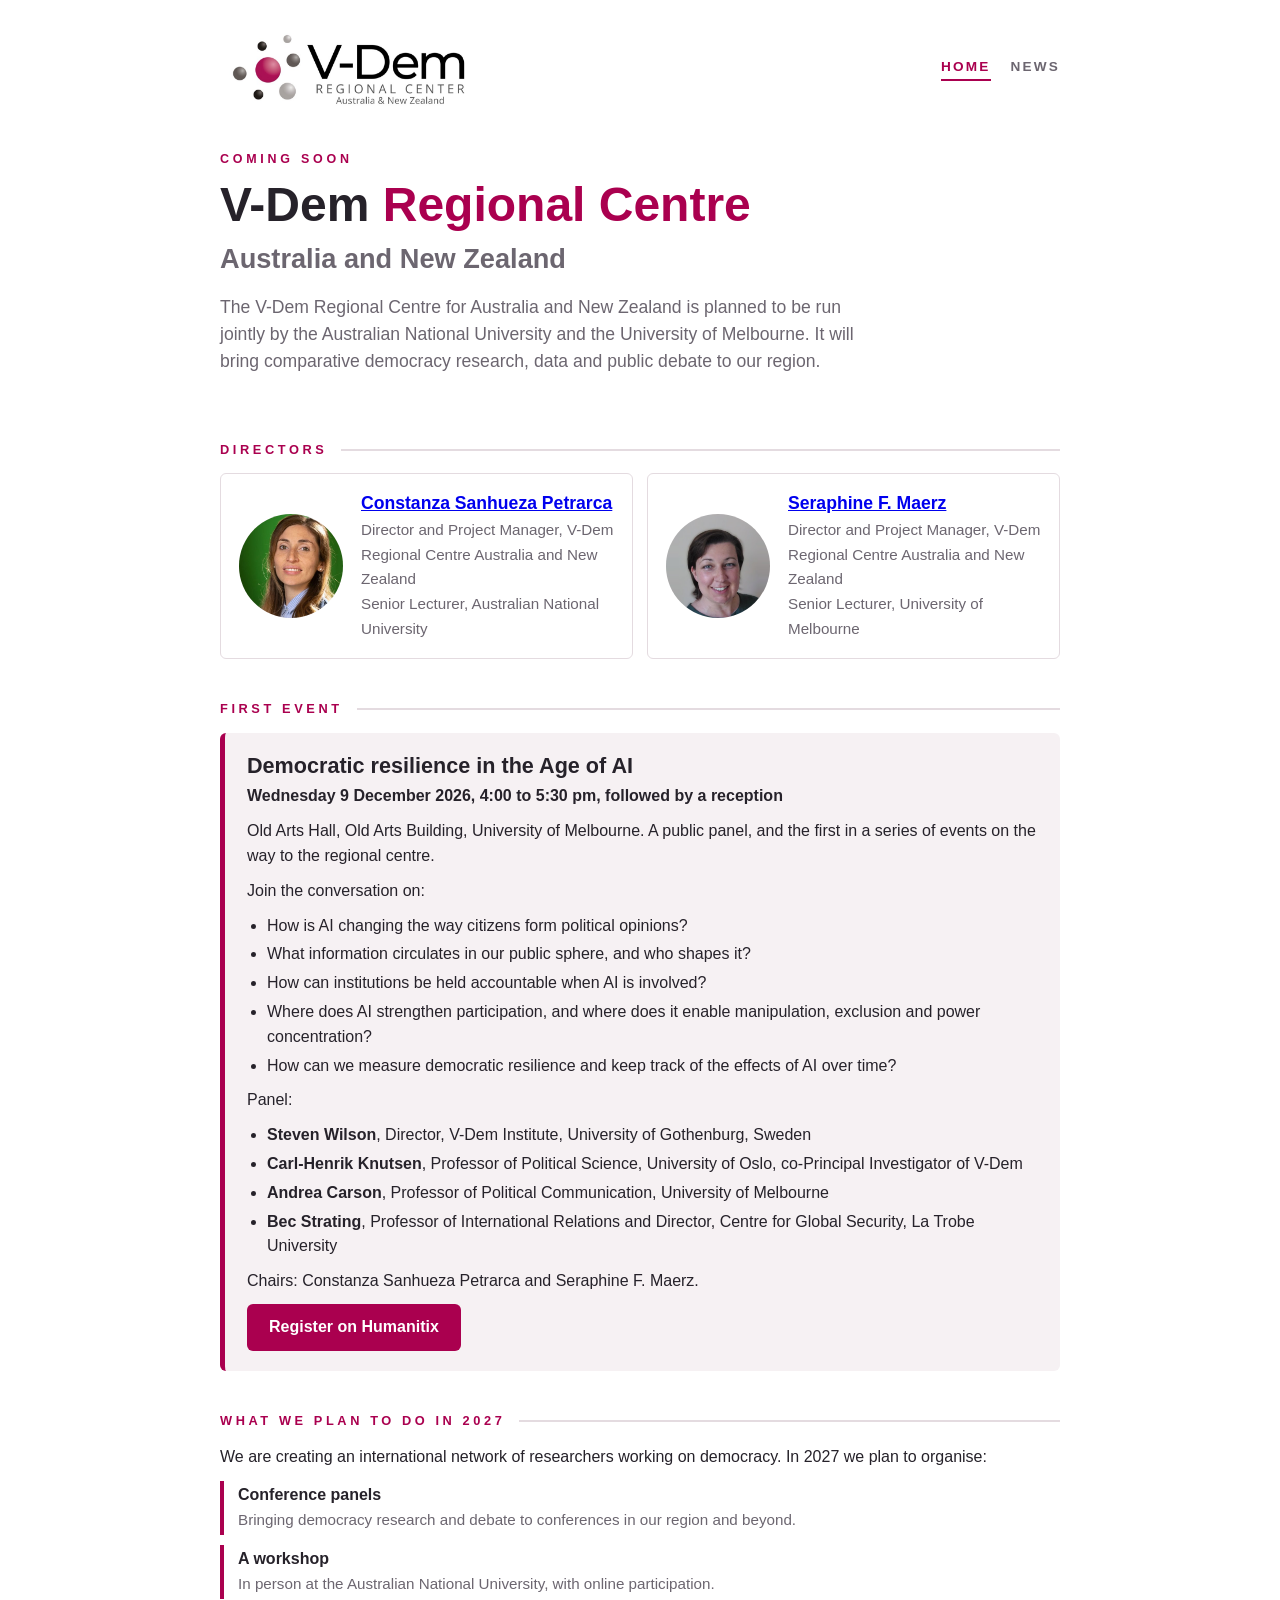
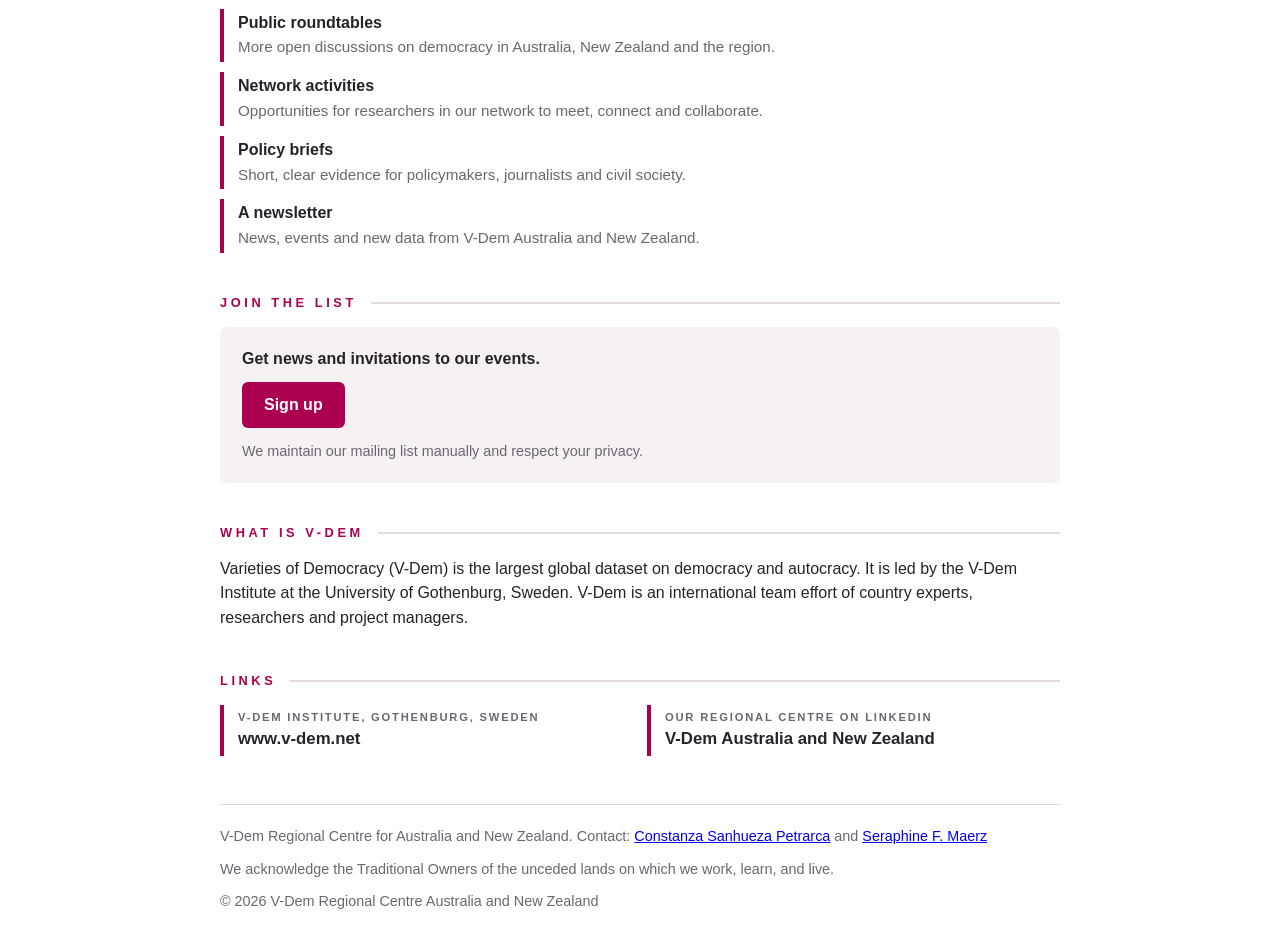
==== commit 38b91005: "Use new V-Dem Regional Center Australia & New Zealand logo Co-Authored-By: Claude Opus 5.5 <noreply@" ====
--- a/index.html
+++ b/index.html
@@ -11,7 +11,7 @@
 <div class="wrap">
 
   <header>
-    <a href="index.html"><img src="vdem_logo_tagline.svg" alt="V-Dem, Varieties of Democracy, Global Standards, Local Knowledge"></a>
+    <a href="index.html"><img src="vdem_anz_logo.jpg" alt="V-Dem Regional Center, Australia &amp; New Zealand"></a>
     <nav><a href="index.html" aria-current="page">Home</a> <a href="news.html">News</a></nav>
   </header>
 
--- a/style.css
+++ b/style.css
@@ -41,7 +41,7 @@
   .news .fine{ font-size:.9rem; color:var(--grey); font-style:italic; }
   footer{ margin-top:48px; padding:20px 0 40px; border-top:1px solid var(--line); color:var(--grey); font-size:.9rem; }
   header{ display:flex; align-items:center; justify-content:space-between; gap:16px; flex-wrap:wrap; }
-  header img{ width:230px; max-width:100%; }
+  header img{ width:260px; max-width:100%; }
   header > a{ max-width:60%; }
   nav{ display:flex; gap:20px; font-weight:700; font-size:.85rem; letter-spacing:.16em; text-transform:uppercase; }
   nav a{ color:var(--grey); text-decoration:none; padding-bottom:2px; border-bottom:2px solid transparent; }
